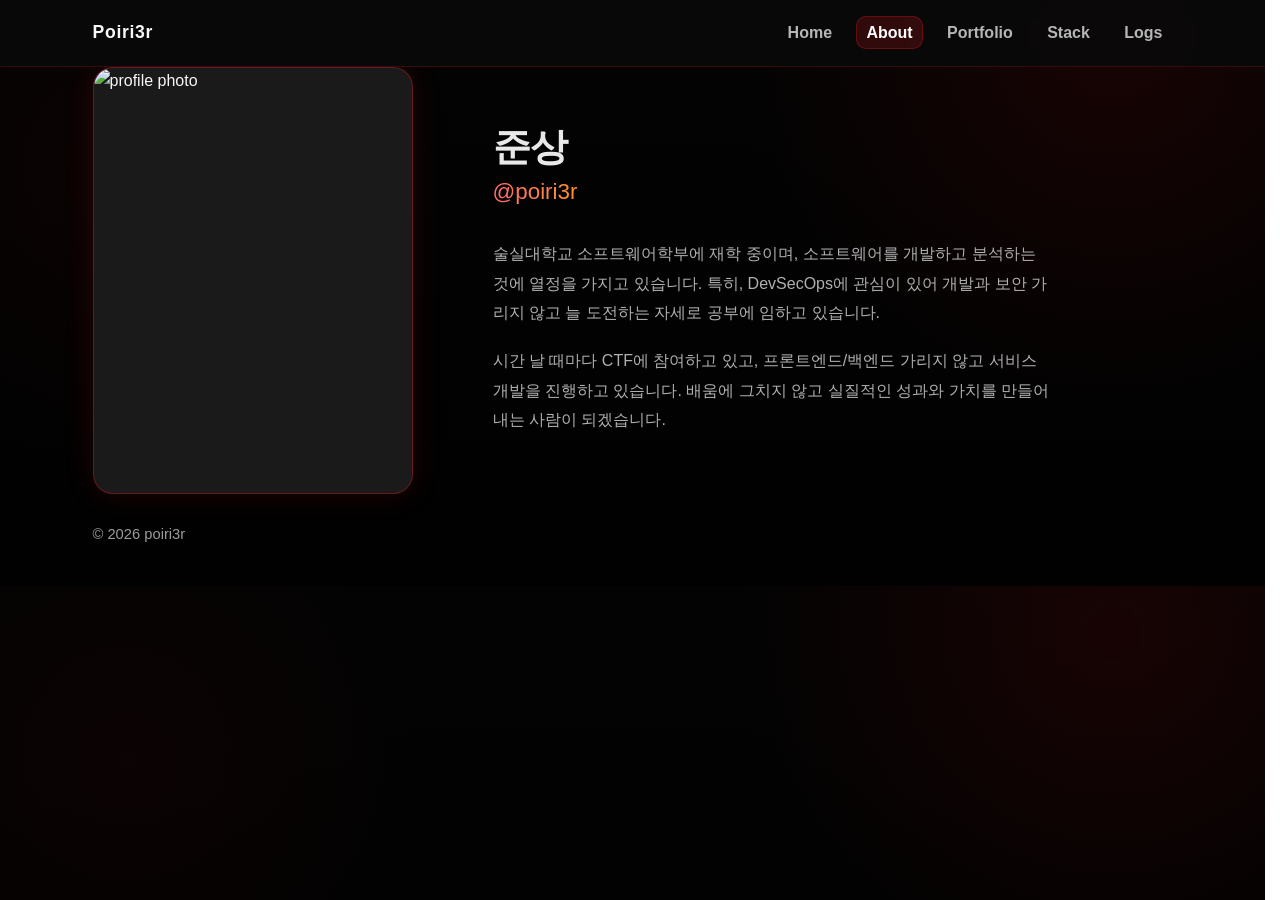
==== frontend/templates/about.html @ 0907b9b2 "first commit" ====
﻿<!doctype html>
<html lang="ko">
<head>
  <meta charset="UTF-8">
  <meta name="viewport" content="width=device-width, initial-scale=1.0">
  <title>Homepage | About</title>
  <link rel="stylesheet" href="../css/style.css">
</head>
<body>
  <header class="site-header">
    <div class="container header-inner">
      <a class="brand" href="./index.html">Poiri3r</a>
      <button class="nav-toggle" type="button">Menu</button>
      <nav class="nav">
        <ul class="nav-list">
          <li><a href="./index.html">Home</a></li>
          <li><a class="active" href="./about.html">About</a></li>
          <li><a href="./portfolio.html">Portfolio</a></li>
          <li><a href="./stack.html">Stack</a></li>
          <li><a href="./logs.html">Logs</a></li>
        </ul>
      </nav>
    </div>
  </header>

  <main class="container">
    <section class="about-hero">
      <div class="about-photo-wrap">
        <img src="../assets/profile.jpg" alt="profile photo" class="about-photo">
      </div>
      <div class="about-content">
        <p class="about-tag"></p>
        <h1 class="about-name">준상</h1>
        <p class="about-handle">@poiri3r</p>
        <p class="about-bio">술실대학교 소프트웨어학부에 재학 중이며, 소프트웨어를 개발하고 분석하는 것에 열정을 가지고 있습니다. 특히, DevSecOps에 관심이 있어 개발과 보안 가리지 않고 늘 도전하는 자세로 공부에 임하고 있습니다.</p>
        <p class="about-bio">시간 날 때마다 CTF에 참여하고 있고, 프론트엔드/백엔드 가리지 않고 서비스 개발을 진행하고 있습니다. 배움에 그치지 않고 실질적인 성과와 가치를 만들어 내는 사람이 되겠습니다.</p>
      </div>
    </section>
  </main>

  <footer class="footer">
    <div class="container">© 2026 poiri3r</div>
  </footer>

  <script src="../js/app.js"></script>
</body>
</html>
---- frontend/css/style.css ----
﻿:root {
  --bg: #070707;
  --bg-soft: #0f0f0f;
  --surface: #141414;
  --surface-2: #1a1a1a;
  --text: #f6f6f6;
  --muted: #b6b6b6;
  --line: #2d2d2d;
  --brand: #d71920;
  --brand-strong: #a80f15;
  --glow: rgba(215, 25, 32, 0.28);
  --radius: 14px;
}

* {
  box-sizing: border-box;
}

html {
  scroll-behavior: smooth;
  scrollbar-gutter: stable;
}

body {
  margin: 0;
  font-family: "Pretendard", "Noto Sans KR", sans-serif;
  color: var(--text);
  background:
    radial-gradient(circle at 88% 8%, rgba(120, 5, 8, 0.18) 0%, transparent 30%),
    radial-gradient(circle at 10% 30%, rgba(120, 5, 8, 0.08) 0%, transparent 24%),
    linear-gradient(180deg, #030303 0%, #010101 100%);
  line-height: 1.65;
}

.container {
  width: min(1080px, 92%);
  margin: 0 auto;
}

.site-header {
  position: sticky;
  top: 0;
  z-index: 20;
  background: rgba(9, 9, 9, 0.9);
  backdrop-filter: blur(10px);
  border-bottom: 1px solid rgba(215, 25, 32, 0.22);
}

.header-inner {
  display: flex;
  justify-content: space-between;
  align-items: center;
  min-height: 66px;
}

.brand {
  font-weight: 800;
  font-size: 1.1rem;
  letter-spacing: 0.04em;
  text-decoration: none;
  color: var(--text);
}

.brand:hover {
  color: #ffffff;
  text-shadow: 0 0 14px var(--glow);
}

.nav-toggle {
  display: none;
  border: 1px solid var(--line);
  background: var(--surface);
  color: var(--text);
  border-radius: 10px;
  padding: 6px 10px;
  cursor: pointer;
}

.nav-list {
  display: flex;
  list-style: none;
  gap: 0.9rem;
  padding: 0;
  margin: 0;
}

.nav-list a {
  text-decoration: none;
  color: var(--muted);
  font-weight: 600;
  padding: 8px 10px;
  border-radius: 10px;
  transition: 0.2s ease;
}

.nav-list a:hover,
.nav-list a.active {
  color: #ffffff;
  background: rgba(215, 25, 32, 0.2);
  box-shadow: inset 0 0 0 1px rgba(215, 25, 32, 0.32);
}

.hero {
  padding: 92px 0 54px;
}

.hero h1 {
  font-size: clamp(2rem, 4vw, 3rem);
  margin-bottom: 10px;
  letter-spacing: 0.01em;
}

.hero p {
  color: var(--muted);
  max-width: 700px;
}

.actions {
  margin-top: 22px;
  display: flex;
  gap: 10px;
}

.button {
  display: inline-block;
  text-decoration: none;
  font-weight: 700;
  padding: 11px 16px;
  border-radius: 12px;
  border: 1px solid transparent;
  transition: 0.2s ease;
}

.button.primary {
  background: linear-gradient(135deg, #e11d26 0%, #ad1016 100%);
  color: #ffffff;
  box-shadow: 0 8px 26px rgba(173, 16, 22, 0.35);
}

.button.primary:hover {
  transform: translateY(-1px);
  box-shadow: 0 12px 30px rgba(173, 16, 22, 0.45);
}

.button.secondary {
  border-color: #3a3a3a;
  color: var(--text);
  background: var(--surface);
}

.button.secondary:hover {
  border-color: rgba(215, 25, 32, 0.45);
  box-shadow: inset 0 0 0 1px rgba(215, 25, 32, 0.3);
}

.section {
  padding: 26px 0 52px;
}

.page-header {
  padding: 52px 0 22px;
}

.grid {
  display: grid;
  gap: 16px;
}

.grid.cols-2 {
  grid-template-columns: repeat(2, minmax(0, 1fr));
}

.grid.cols-3 {
  grid-template-columns: repeat(3, minmax(0, 1fr));
}

.card {
  background:
    linear-gradient(180deg, rgba(255, 255, 255, 0.02), transparent 60%),
    var(--surface);
  border: 1px solid var(--line);
  border-radius: var(--radius);
  padding: 18px;
}

.card:hover {
  border-color: rgba(215, 25, 32, 0.38);
  box-shadow: 0 0 0 1px rgba(215, 25, 32, 0.14), 0 14px 34px rgba(0, 0, 0, 0.45);
}

.card h3 {
  margin-top: 0;
  margin-bottom: 8px;
}

.muted {
  color: var(--muted);
}

.kv {
  margin: 0;
}

.kv dt {
  font-weight: 700;
  color: #ffffff;
}

.kv dd {
  margin: 4px 0 14px;
  color: var(--muted);
}

.table {
  width: 100%;
  border-collapse: collapse;
  background: var(--surface);
  border: 1px solid var(--line);
  border-radius: var(--radius);
  overflow: hidden;
}

.table th,
.table td {
  border-bottom: 1px solid #2a2a2a;
  padding: 10px;
  text-align: left;
  font-size: 0.95rem;
}

.table th {
  background: var(--surface-2);
  color: #ffffff;
}

.table tr:hover td {
  background: rgba(215, 25, 32, 0.08);
}

.badge {
  display: inline-block;
  font-size: 0.8rem;
  font-weight: 700;
  padding: 2px 8px;
  border-radius: 999px;
  background: rgba(215, 25, 32, 0.22);
  color: #ffd4d6;
  border: 1px solid rgba(215, 25, 32, 0.45);
}

.footer {
  padding: 28px 0 40px;
  color: #9c9c9c;
  font-size: 0.92rem;
}

.landing-main {
  min-height: calc(100vh - 66px);
}

.snap-section {
  min-height: calc(100vh - 66px);
  scroll-margin-top: 66px;
}

.wireframe-wrap {
  padding: 36px 0 56px;
}

.wireframe-board {
  min-height: calc(100vh - 150px);
  padding: 100px 56px;
  background: transparent;
  border: none;
  border-radius: 0;
  box-shadow: none;
  overflow: visible;
  display: flex;
  justify-content: center;
  align-items: flex-start;
}

.wireframe-top {
  display: flex;
  align-items: flex-start;
  gap: 120px;
  overflow: visible;
}

.profile-col {
  display: flex;
  flex-direction: column;
  gap: 20px;
  overflow: visible;
  flex-shrink: 0;
  width: 400px;
}

.profile-toc {
  display: flex;
  flex-direction: column;
  gap: 2px;
  width: 100%;
  max-width: 720px;
  margin: 0px auto 0;
  padding: 0 20px;
}

.toc-item {
  display: flex;
  align-items: center;
  justify-content: space-between;
  padding: 12px 17px;
  border-radius: 10px;
  text-decoration: none;
  color: var(--muted);
  font-size: 1.08rem;
  font-weight: 600;
  border: 1px solid transparent;
  width: 90%;
  transition: color 0.2s ease, background 0.2s ease, border-color 0.2s ease;
}

.toc-item span {
  font-size: 0.94rem;
  font-weight: 400;
  color: #444;
  transition: color 0.2s ease;
}

.toc-item:hover {
  color: #fff;
  background: rgba(215, 25, 32, 0.1);
  border-color: rgba(215, 25, 32, 0.3);
}

.toc-item:hover span {
  color: var(--muted);
}

.profile-box {
  --mx: 50%;
  --my: 50%;
  --rx: 0deg;
  --ry: 0deg;
  --tx: 0px;
  --ty: 0px;
  --scale: 1;
  --open-scale: 1.4142;
  --hyp: 0;
  --o: 0.38;
  min-height: 600px;
  border: 1px solid rgba(215, 25, 32, 0.65);
  border-radius: 20px;
  color: #f4f4f4;
  text-decoration: none;
  display: grid;
  place-items: center;
  text-align: center;
  font-size: 1.7rem;
  line-height: 1.45;
  font-weight: 700;
  letter-spacing: 0.02em;
  position: relative;
  overflow: hidden;
  isolation: isolate;
  background: linear-gradient(180deg, #1c1c1c 0%, #111111 100%);
  transform: translate(var(--tx), var(--ty)) perspective(900px) rotateX(var(--rx)) rotateY(var(--ry)) rotateZ(0deg) scale(var(--scale));
  transition: transform 520ms cubic-bezier(0.1, 0.9, 0.2, 1), box-shadow 220ms ease;
  box-shadow:
    inset 0 0 0 1px rgba(255, 255, 255, 0.06),
    0 0 30px rgba(215, 25, 32, 0.22);
}

.profile-box.is-opening {
  animation: holo-open-spin 520ms cubic-bezier(0.1, 0.9, 0.2, 1) both;
  z-index: 1201;
}

@keyframes holo-open-spin {
  0% {
    transform: translate(0px, 0px) perspective(900px) rotateX(var(--rx)) rotateY(var(--ry)) rotateZ(0deg) scale(1);
  }
  100% {
    transform: translate(var(--tx), var(--ty)) perspective(900px) rotateX(var(--rx)) rotateY(calc(var(--ry) + 359deg)) rotateZ(0deg) scale(var(--open-scale));
  }
}

.profile-box:hover {
  box-shadow:
    inset 0 0 0 1px rgba(255, 255, 255, 0.1),
    0 0 42px rgba(215, 25, 32, 0.35);
}

.profile-box::before,
.profile-box::after {
  content: "";
  position: absolute;
  inset: 0;
  pointer-events: none;
  border-radius: inherit;
}

.profile-box::before {
  background:
    radial-gradient(
      farthest-corner circle at var(--mx) var(--my),
      rgba(255, 255, 255, 0.86) 0%,
      rgba(255, 255, 255, 0.34) 16%,
      rgba(255, 255, 255, 0.06) 34%,
      rgba(0, 0, 0, 0.34) 100%
    );
  mix-blend-mode: overlay;
  opacity: calc(var(--o) + (var(--hyp) * 0.32));
  transition: opacity 180ms ease;
}

.profile-box::after {
  background:
    linear-gradient(
      125deg,
      rgba(255, 40, 70, 0.25) 12%,
      rgba(255, 170, 0, 0.2) 22%,
      rgba(50, 230, 170, 0.18) 38%,
      rgba(20, 190, 255, 0.22) 52%,
      rgba(115, 80, 255, 0.22) 66%,
      rgba(255, 40, 70, 0.25) 82%
    );
  background-size: 220% 220%;
  background-position: var(--mx) var(--my);
  mix-blend-mode: color-dodge;
  filter: brightness(1.08) contrast(1.2) saturate(1.25);
  opacity: calc(0.22 + (var(--hyp) * 0.5));
}

.profile-box.is-zoomed {
  --scale: var(--open-scale);
  box-shadow:
    inset 0 0 0 1px rgba(255, 255, 255, 0.12),
    0 0 58px rgba(215, 25, 32, 0.46);
  z-index: 1201;
}

.profile-box.is-zoomed::before {
  opacity: calc(0.48 + (var(--hyp) * 0.4));
}

.profile-card-img {
  width: 100%;
  height: 100%;
  object-fit: cover;
  border-radius: 20px;
  display: block;
}

.holo-overlay {
  position: fixed;
  inset: 0;
  background: rgba(0, 0, 0, 0.55);
  backdrop-filter: blur(3px);
  opacity: 0;
  pointer-events: none;
  transition: opacity 300ms ease;
  z-index: 1100;
}

.holo-overlay.show {
  opacity: 1;
  pointer-events: auto;
}

.intro-box {
  flex: 1;
  border: none;
  border-radius: 0;
  background: transparent;
  color: #f3f3f3;
  font-size: 1.28rem;
  line-height: 1.8;
  padding: 0;
  max-width: 480px;
  box-shadow: none;
  margin-top: 25%;
}

.intro-hello {
  margin: 0 5px 0px;
  font-size: 0.9rem;
  font-weight: 600;
  letter-spacing: 0.10em;
  color: #7b8cff;
  text-transform: uppercase;
}

.intro-name {
  margin: 0 5px 0;
  font-size: clamp(2.0rem, 5vw, 2rem);
  font-weight: 500;
  letter-spacing: -0.02em;
  color: #e8e8e8;
  line-height: 1.1;
}

.intro-handle {
  font-size: 1.3rem;
  background: linear-gradient(90deg, #ff6b6b, #ffa500, #ffff00, #6bff6b, #6bb5ff, #a855f7);
  -webkit-background-clip: text;
  -webkit-text-fill-color: transparent;
  background-clip: text;
  margin: 0 5px 0px;
}

.intro-role {
  font-size: 1rem;
  color: #c8c8c8;
  letter-spacing: 0.01em;
  margin: 0 5px 0px;
}

.intro-role:last-of-type {
  margin-bottom: 20px;
}

.intro-links {
  display: flex;
  gap: 12px;
}

.intro-link {
  display: flex;
  align-items: center;
  justify-content: center;
  width: 44px;
  height: 44px;
  border-radius: 50%;
  background: rgba(255, 255, 255, 0.06);
  border: 1px solid rgba(255, 255, 255, 0.1);
  color: var(--muted);
  text-decoration: none;
  transition: background 0.2s ease, color 0.2s ease, border-color 0.2s ease, transform 0.2s ease;
}

.intro-link:hover {
  background: rgba(215, 25, 32, 0.18);
  border-color: rgba(215, 25, 32, 0.45);
  color: #ffffff;
  transform: translateY(-2px);
}

.overview-section {
  display: grid;
  align-items: center;
  padding: 28px 0 56px;
}

.overview-single {
  display: flex;
  align-items: center;
  justify-content: flex-start;
  padding: 0 56px;
}

.about-hero {
  display: flex;
  align-items: center;
  gap: 80px;
  padding: 0;
  width: 100%;
  margin: auto;
}

/* ── About 페이지 ── */

.about-photo-wrap {
  flex-shrink: 0;
  width: 320px;
}

.about-photo {
  width: 100%;
  aspect-ratio: 3 / 4;
  object-fit: cover;
  border-radius: 20px;
  border: 1px solid rgba(215, 25, 32, 0.4);
  box-shadow: 0 0 30px rgba(215, 25, 32, 0.15);
  display: block;
  background: #1a1a1a;
}

.about-content {
  flex: 1;
  padding-top: 10px;
}

.about-tag {
  margin: 0 0 8px;
  font-size: 0.85rem;
  font-weight: 600;
  letter-spacing: 0.12em;
  color: #7b8cff;
  text-transform: uppercase;
}

.about-name {
  margin: 0 0 6px;
  font-size: clamp(2.4rem, 4vw, 2rem);
  font-weight: 700;
  color: #e8e8e8;
  line-height: 1.1;
  letter-spacing: -0.02em;
}

.about-handle {
  margin: 0 0 28px;
  font-size: 1.4rem;
  background: linear-gradient(90deg, #ff6b6b, #ffa500, #ffff00, #6bff6b, #6bb5ff, #a855f7);
  -webkit-background-clip: text;
  -webkit-text-fill-color: transparent;
  background-clip: text;
}

.about-bio {
  margin: 0 0 18px;
  font-size: 1rem;
  color: #b0b0b0;
  line-height: 1.85;
  max-width: 560px;
}

.overview-card:hover {
  transform: translateY(-3px);
  box-shadow: none;
}

.overview-card h3 {
  margin: 0 0 8px;
  font-size: 1.25rem;
}

.overview-card p {
  margin: 0;
  color: #bcbcbc;
}

@media (max-width: 860px) {
  .grid.cols-2,
  .grid.cols-3 {
    grid-template-columns: 1fr;
  }

  .nav-toggle {
    display: inline-block;
  }

  .nav {
    position: absolute;
    top: 66px;
    left: 0;
    right: 0;
    background: #0f0f0f;
    border-bottom: 1px solid var(--line);
    display: none;
  }

  .nav.open {
    display: block;
  }

  .nav-list {
    flex-direction: column;
    padding: 12px 4%;
    gap: 2px;
  }

  .wireframe-wrap {
    padding: 14px 0 26px;
  }

  .wireframe-board {
    min-height: auto;
    padding: 26px 16px 30px;
  }

  .wireframe-top {
    grid-template-columns: 1fr;
    gap: 24px;
  }

  .profile-box {
    min-height: 420px;
    font-size: 1.7rem;
  }

  .intro-box {
    font-size: 1rem;
    padding: 18px 16px;
  }

  .overview-grid {
    grid-template-columns: 1fr;
    gap: 14px;
  }

  .overview-card {
    padding: 20px 16px;
  }
}
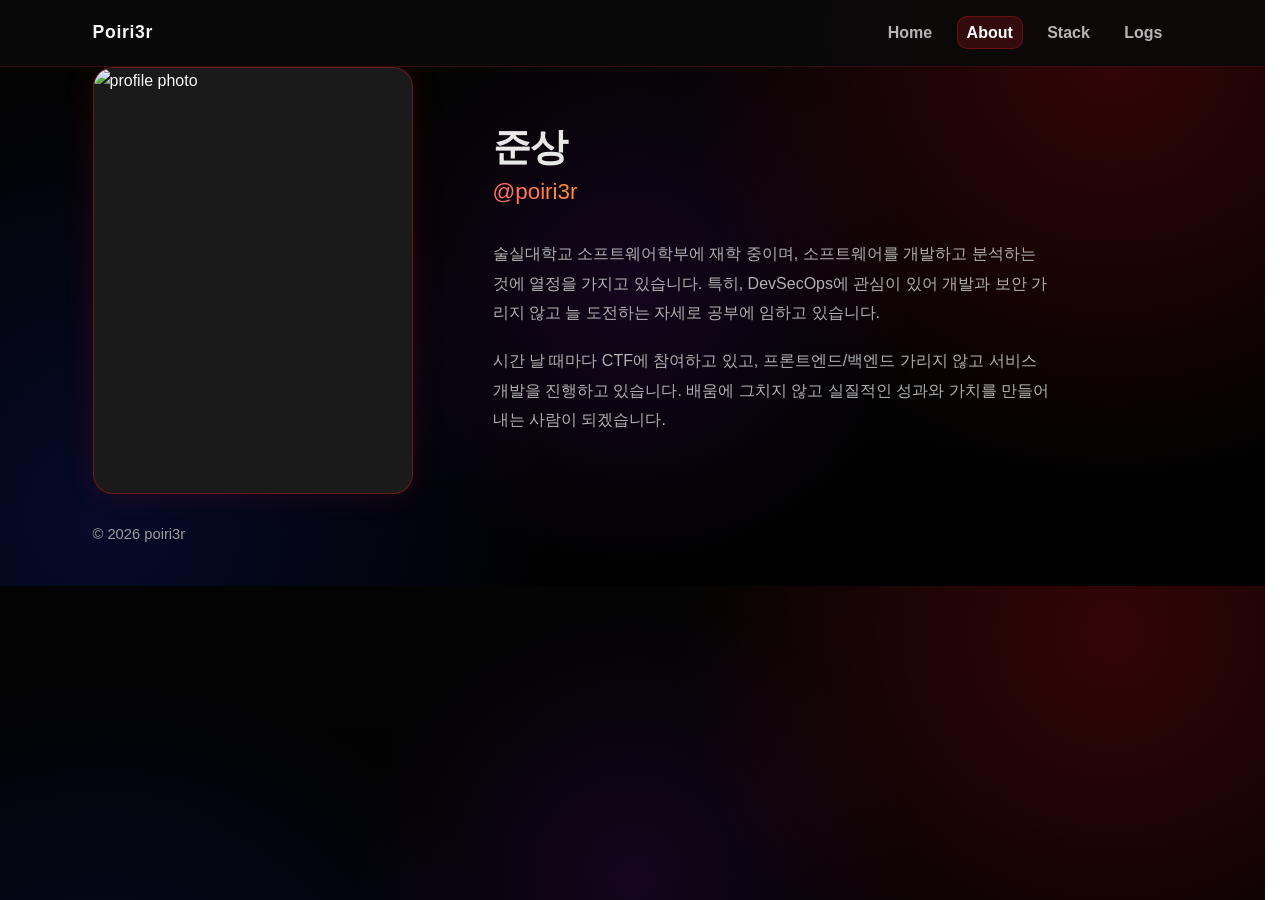
==== commit 440e68c4: "html,js 최적화 &  portfolio.html제거 & 주석 추가 및 로그대시보드 집계 개선" ====
--- a/frontend/templates/about.html
+++ b/frontend/templates/about.html
@@ -15,7 +15,6 @@
         <ul class="nav-list">
           <li><a href="./index.html">Home</a></li>
           <li><a class="active" href="./about.html">About</a></li>
-          <li><a href="./portfolio.html">Portfolio</a></li>
           <li><a href="./stack.html">Stack</a></li>
           <li><a href="./logs.html">Logs</a></li>
         </ul>
--- a/frontend/css/style.css
+++ b/frontend/css/style.css
@@ -26,8 +26,9 @@
   font-family: "Pretendard", "Noto Sans KR", sans-serif;
   color: var(--text);
   background:
-    radial-gradient(circle at 88% 8%, rgba(120, 5, 8, 0.18) 0%, transparent 30%),
-    radial-gradient(circle at 10% 30%, rgba(120, 5, 8, 0.08) 0%, transparent 24%),
+    radial-gradient(circle at 88% 8%, rgba(180, 10, 15, 0.28) 0%, transparent 35%),
+    radial-gradient(circle at 50% 50%, rgba(120, 20, 180, 0.15) 0%, transparent 40%),
+    radial-gradient(circle at 8% 90%, rgba(20, 40, 180, 0.22) 0%, transparent 35%),
     linear-gradient(180deg, #030303 0%, #010101 100%);
   line-height: 1.65;
 }
@@ -609,7 +610,11 @@
   line-height: 1.1;
   letter-spacing: -0.02em;
 }
-
+.about-love {
+  margin: 0 0 0;
+  font-size: 1.3rem;
+  margin: -30px 0 5px;
+}
 .about-handle {
   margin: 0 0 28px;
   font-size: 1.4rem;
@@ -705,3 +710,411 @@
     padding: 20px 16px;
   }
 }
+
+/* ── 경력 ── */
+.career-label {
+  font-size: 0.9rem;
+  font-weight: 600;
+  color: var(--brand);
+  margin: 0 0 24px;
+  letter-spacing: 0.05em;
+}
+
+.career-list {
+  list-style: none;
+  padding: 0;
+  margin: 0;
+  display: flex;
+  flex-direction: column;
+}
+
+.career-item {
+  display: flex;
+  gap: 20px;
+  padding-bottom: 32px;
+  position: relative;
+}
+
+.career-item::before {
+  content: '';
+  position: absolute;
+  left: 5px;
+  top: 20px;
+  bottom: 0;
+  width: 1px;
+  background: #2a2a2a;
+}
+
+.career-item:last-child::before {
+  display: none;
+}
+
+.career-dot {
+  width: 11px;
+  height: 11px;
+  border-radius: 50%;
+  background: var(--brand);
+  flex-shrink: 0;
+  margin-top: 6px;
+}
+
+.career-content {
+  display: flex;
+  flex-direction: column;
+  gap: 4px;
+}
+
+.career-date {
+  font-size: 0.8rem;
+  color: #555;
+}
+
+.career-title {
+  font-size: 1rem;
+  font-weight: 700;
+  color: #e8e8e8;
+  margin: 0;
+}
+
+.career-desc {
+  font-size: 0.9rem;
+  color: var(--muted);
+  margin: 0;
+}
+
+/* ── 자격증 ── */
+.cert-grid {
+  display: grid;
+  grid-template-columns: repeat(3, 1fr);
+  gap: 16px;
+}
+
+.cert-card {
+  display: flex;
+  align-items: center;
+  gap: 16px;
+  background: var(--surface-2);
+  border-radius: 12px;
+  padding: 18px 20px;
+  border: 1px solid #2a2a2a;
+}
+
+.cert-check {
+  width: 32px;
+  height: 32px;
+  border-radius: 8px;
+  background: rgba(100, 100, 220, 0.2);
+  color: #7b8cff;
+  display: flex;
+  align-items: center;
+  justify-content: center;
+  font-weight: 700;
+  flex-shrink: 0;
+}
+
+.cert-name {
+  font-size: 0.95rem;
+  font-weight: 600;
+  color: #e8e8e8;
+  margin: 0 0 4px;
+}
+
+.cert-date {
+  font-size: 0.8rem;
+  color: #555;
+  margin: 0;
+}
+
+/* ── 블로그 ── */
+.blog-list {
+  display: flex;
+  flex-direction: column;
+  gap: 8px;
+}
+
+.blog-card {
+  display: flex;
+  align-items: center;
+  gap: 16px;
+  padding: 16px 20px;
+  background: var(--surface);
+  border: 1px solid var(--line);
+  border-radius: 12px;
+  text-decoration: none;
+  transition: border-color 0.2s ease, background 0.2s ease;
+}
+
+.blog-card:hover {
+  border-color: rgba(215, 25, 32, 0.4);
+  background: var(--surface-2);
+}
+
+.blog-date {
+  font-size: 0.8rem;
+  color: #555;
+  flex-shrink: 0;
+  width: 90px;
+}
+
+.blog-title {
+  flex: 1;
+  font-size: 0.95rem;
+  color: #e8e8e8;
+  font-weight: 500;
+}
+
+.blog-arrow {
+  color: var(--muted);
+  font-size: 0.9rem;
+  flex-shrink: 0;
+}
+
+/* ── 섹션 공통 ── */
+.section-title {
+  font-size: 1.6rem;
+  font-weight: 700;
+  margin: 0 0 8px;
+  color: #e8e8e8;
+}
+
+.section-link {
+  display: inline-block;
+  font-size: 0.95rem;
+  font-weight: 600;
+  color: var(--muted);
+  text-decoration: none;
+  transition: color 0.2s ease;
+}
+
+.section-link:hover {
+  color: #fff;
+}
+
+.section-link-prominent {
+  display: inline-flex;
+  align-items: center;
+  gap: 6px;
+  margin-top: 24px;
+  padding: 10px 20px;
+  font-size: 0.95rem;
+  font-weight: 600;
+  color: #fff;
+  text-decoration: none;
+  border: 1px solid rgba(215, 25, 32, 0.45);
+  border-radius: 10px;
+  background: rgba(215, 25, 32, 0.1);
+  transition: all 0.2s ease;
+}
+
+.section-link-prominent:hover {
+  background: rgba(215, 25, 32, 0.2);
+  border-color: rgba(215, 25, 32, 0.7);
+  box-shadow: 0 0 16px rgba(215, 25, 32, 0.2);
+}
+
+.refresh-btn {
+  font-size: 0.85rem;
+  font-weight: 600;
+  padding: 6px 14px;
+  border-radius: 8px;
+  border: 1px solid var(--line);
+  background: var(--surface);
+  color: var(--muted);
+  cursor: pointer;
+  transition: all 0.2s ease;
+}
+
+.refresh-btn:hover {
+  border-color: rgba(215, 25, 32, 0.4);
+  color: #fff;
+}
+
+.refresh-btn:disabled {
+  opacity: 0.5;
+  cursor: not-allowed;
+}
+
+/* ── 방문자 통계 ── */
+.visitor-stats {
+  display: grid;
+  grid-template-columns: repeat(3, 1fr);
+  gap: 16px;
+  margin-bottom: 28px;
+}
+
+.visitor-stat-card {
+  display: flex;
+  flex-direction: column;
+  align-items: center;
+  gap: 8px;
+  padding: 28px 20px;
+  background: var(--surface);
+  border: 1px solid var(--line);
+  border-radius: var(--radius);
+}
+
+.visitor-stat-card.visitor-stat-warn {
+  border-color: rgba(255, 165, 0, 0.3);
+  background: linear-gradient(180deg, rgba(255, 165, 0, 0.05), transparent), var(--surface);
+}
+
+.visitor-stat-card.visitor-stat-danger {
+  border-color: rgba(215, 25, 32, 0.35);
+  background: linear-gradient(180deg, rgba(215, 25, 32, 0.07), transparent), var(--surface);
+}
+
+.visitor-stat-value {
+  font-size: 2.4rem;
+  font-weight: 800;
+  color: #e8e8e8;
+  line-height: 1;
+}
+
+.visitor-stat-warn .visitor-stat-value {
+  color: #ffb347;
+}
+
+.visitor-stat-danger .visitor-stat-value {
+  color: #e84040;
+}
+
+.visitor-stat-label {
+  font-size: 0.85rem;
+  color: var(--muted);
+  font-weight: 500;
+}
+
+/* ── 접근 로그 테이블 ── */
+.log-time {
+  font-size: 0.82rem;
+  color: var(--muted);
+  white-space: nowrap;
+}
+
+.log-ip {
+  font-family: monospace;
+  font-size: 0.9rem;
+  white-space: nowrap;
+}
+
+.log-method {
+  font-size: 0.8rem;
+  font-weight: 700;
+  padding: 2px 7px;
+  border-radius: 6px;
+  background: rgba(255,255,255,0.06);
+  color: #e8e8e8;
+}
+
+.log-path {
+  font-family: monospace;
+  font-size: 0.88rem;
+  color: #e0e0e0;
+  max-width: 340px;
+  overflow: hidden;
+  text-overflow: ellipsis;
+  white-space: nowrap;
+}
+
+
+/* ── 대시보드 그리드 ── */
+.dashboard-grid {
+  display: grid;
+  grid-template-columns: repeat(2, 1fr);
+  gap: 16px;
+  margin-bottom: 12px;
+}
+
+.chart-card {
+  padding: 20px 22px 16px;
+}
+
+.chart-wrap {
+  position: relative;
+  height: 200px;
+}
+
+.pagination {
+  display: flex;
+  align-items: center;
+  justify-content: center;
+  gap: 14px;
+  padding: 14px 0 4px;
+}
+
+.pagination button {
+  padding: 6px 14px;
+  border-radius: 8px;
+  border: 1px solid var(--line);
+  background: var(--surface);
+  color: var(--muted);
+  font-size: 0.88rem;
+  font-weight: 600;
+  cursor: pointer;
+  transition: all 0.2s ease;
+}
+
+.pagination button:hover:not(:disabled) {
+  border-color: rgba(215, 25, 32, 0.4);
+  color: #fff;
+}
+
+.pagination button:disabled {
+  opacity: 0.35;
+  cursor: not-allowed;
+}
+
+.pagination span {
+  font-size: 0.88rem;
+  min-width: 60px;
+  text-align: center;
+}
+
+.chart-title {
+  margin: 0 0 12px;
+  font-size: 0.88rem;
+  font-weight: 600;
+  color: var(--muted);
+  letter-spacing: 0.04em;
+  text-transform: uppercase;
+}
+
+/* ── 로그 탭 ── */
+.log-tab-bar {
+  display: flex;
+  gap: 6px;
+  margin-bottom: 14px;
+}
+
+.log-tab {
+  padding: 8px 18px;
+  border-radius: 10px;
+  border: 1px solid var(--line);
+  background: var(--surface);
+  color: var(--muted);
+  font-size: 0.9rem;
+  font-weight: 600;
+  cursor: pointer;
+  transition: all 0.2s ease;
+}
+
+.log-tab:hover {
+  border-color: rgba(215, 25, 32, 0.4);
+  color: #fff;
+}
+
+.log-tab.active {
+  background: rgba(215, 25, 32, 0.15);
+  border-color: rgba(215, 25, 32, 0.55);
+  color: #fff;
+}
+
+@media (max-width: 600px) {
+  .dashboard-grid {
+    grid-template-columns: 1fr;
+  }
+
+  .chart-card {
+    height: 240px;
+  }
+}
